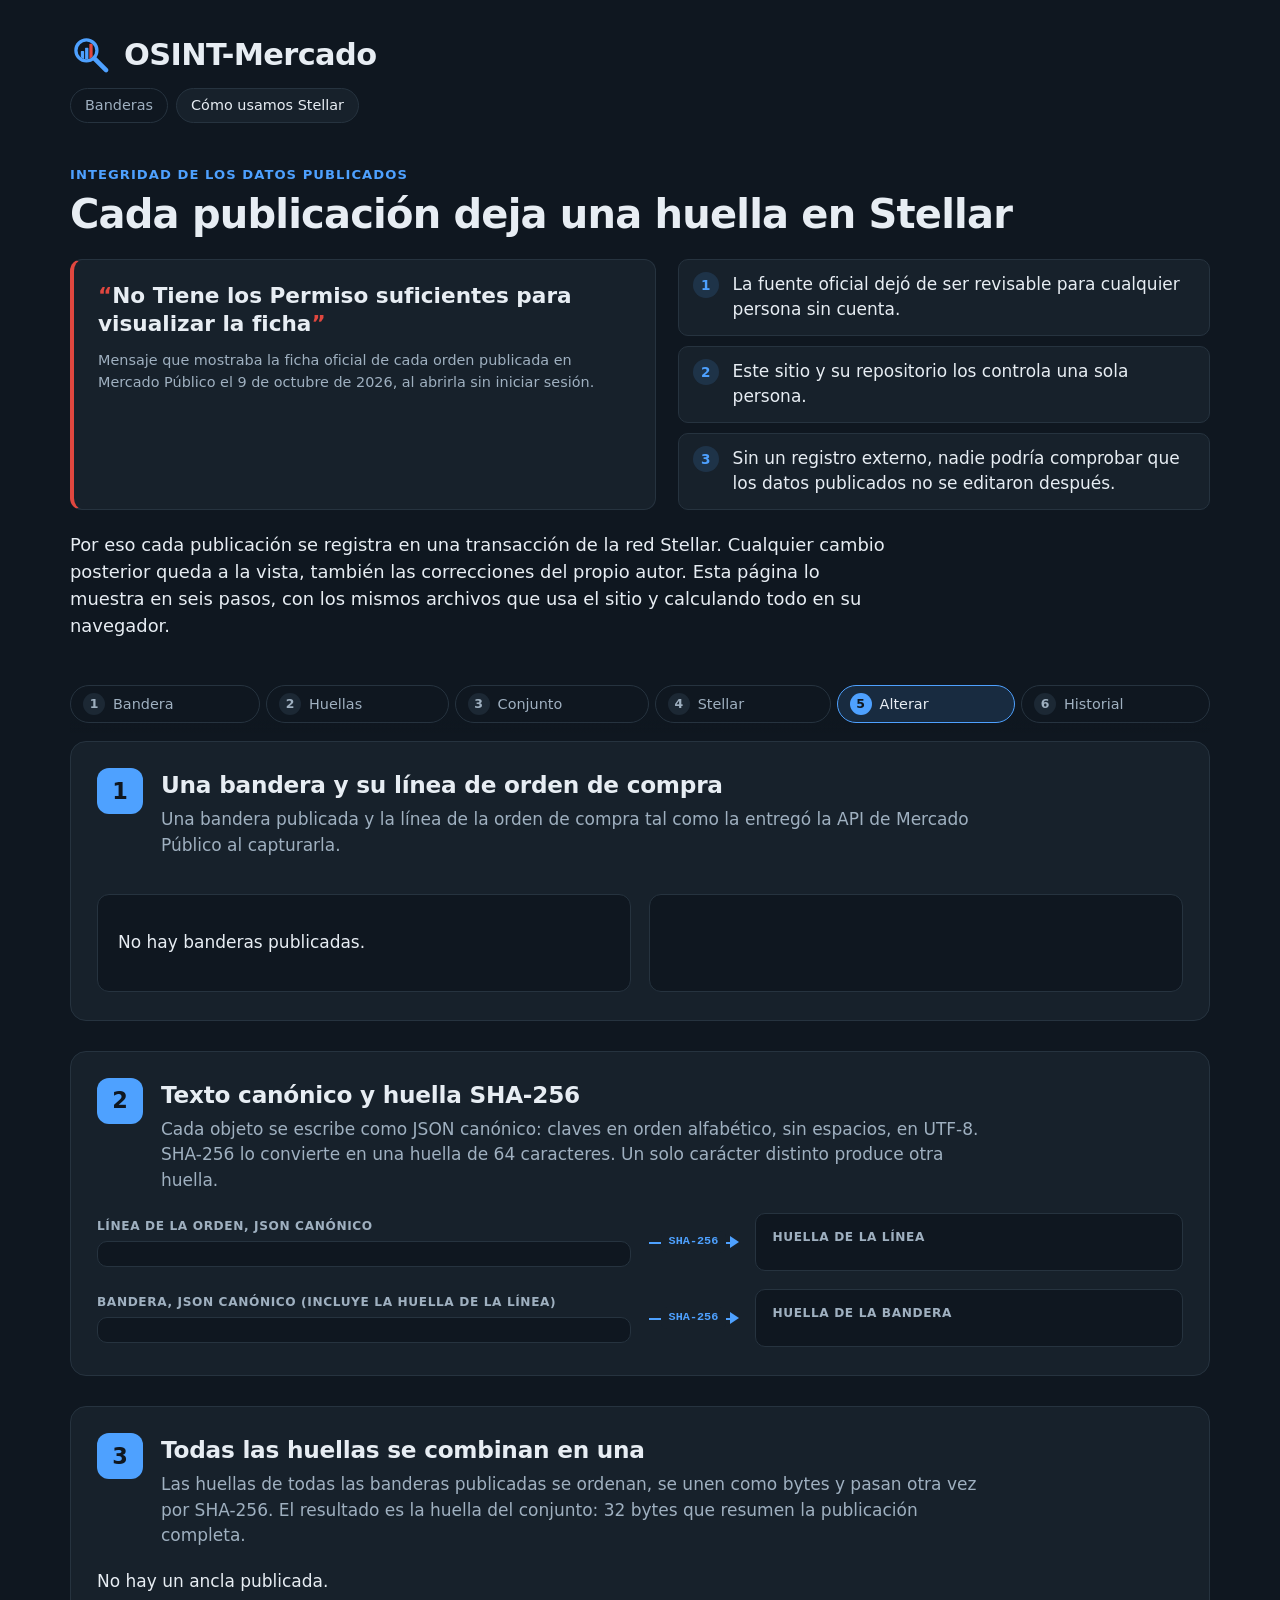
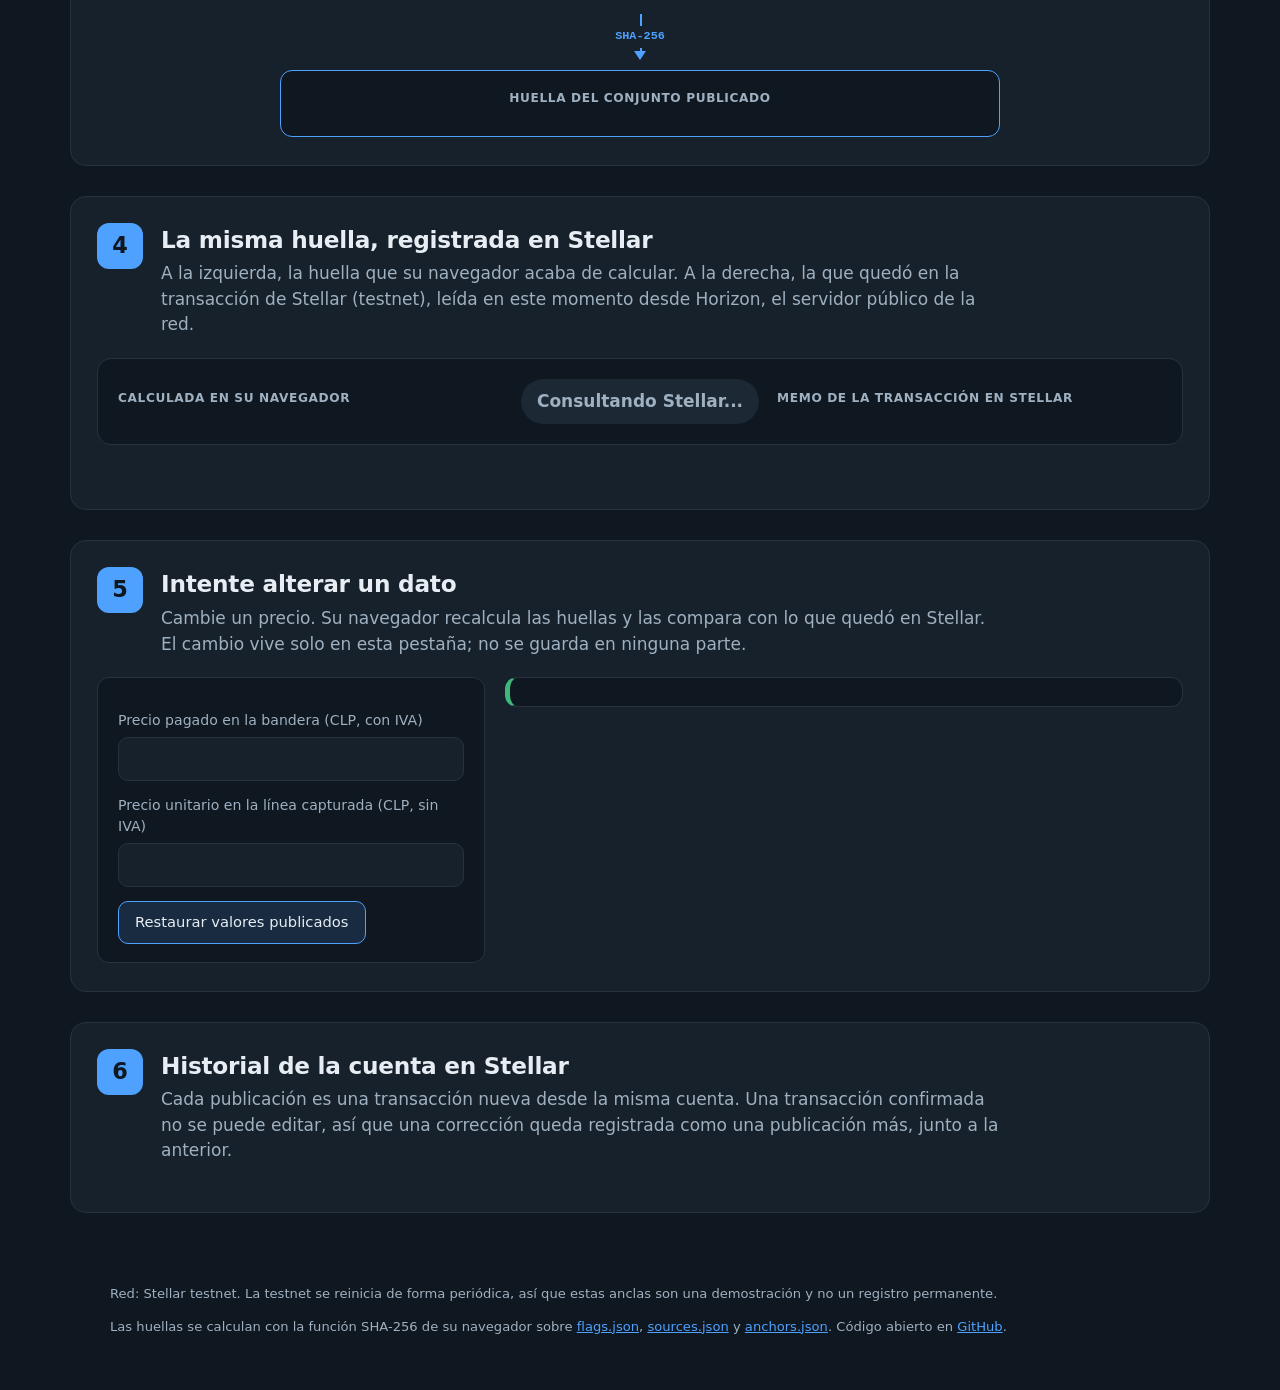
==== frontend/stellar.html @ 4ff59809 "feat(frontend): add Stellar walkthrough page linked from the dashboard stellar.html shows in six ste" ====
<!doctype html>
<html lang="es">
<head>
  <meta charset="utf-8">
  <meta name="viewport" content="width=device-width, initial-scale=1">
  <title>OSINT-Mercado: cómo usamos Stellar</title>
  <meta name="description" content="Cómo cada publicación de OSINT-Mercado queda anclada en la red Stellar y cómo comprobarlo en su navegador.">
  <link rel="icon" type="image/svg+xml" href="./logo.svg">
  <link rel="stylesheet" href="./styles.css">
  <link rel="stylesheet" href="./stellar.css">
</head>
<body class="demo">
  <header>
    <div class="brand">
      <img class="logo" src="./logo.svg" width="42" height="42" alt="">
      <h1>OSINT-Mercado</h1>
    </div>
    <nav class="site-nav" aria-label="Secciones">
      <a href="./index.html">Banderas</a>
      <a href="./stellar.html" aria-current="page">Cómo usamos Stellar</a>
    </nav>
  </header>

  <main id="demo">
    <section class="hero" id="why">
      <p class="eyebrow">Integridad de los datos publicados</p>
      <h2>Cada publicación deja una huella en Stellar</h2>
      <div class="why-grid">
        <figure class="quote">
          <blockquote>No Tiene los Permiso suficientes para visualizar la ficha</blockquote>
          <figcaption>Mensaje que mostraba la ficha oficial de cada orden publicada en Mercado Público el 9 de octubre de 2026, al abrirla sin iniciar sesión.</figcaption>
        </figure>
        <ol class="why-list">
          <li>La fuente oficial dejó de ser revisable para cualquier persona sin cuenta.</li>
          <li>Este sitio y su repositorio los controla una sola persona.</li>
          <li>Sin un registro externo, nadie podría comprobar que los datos publicados no se editaron después.</li>
        </ol>
      </div>
      <p class="lead">Por eso cada publicación se registra en una transacción de la red Stellar. Cualquier cambio posterior queda a la vista, también las correcciones del propio autor. Esta página lo muestra en seis pasos, con los mismos archivos que usa el sitio y calculando todo en su navegador.</p>
    </section>

    <nav class="stepper" id="stepper" aria-label="Pasos">
      <a href="#step-1" data-step="1"><b>1</b><span>Bandera</span></a>
      <a href="#step-2" data-step="2"><b>2</b><span>Huellas</span></a>
      <a href="#step-3" data-step="3"><b>3</b><span>Conjunto</span></a>
      <a href="#step-4" data-step="4"><b>4</b><span>Stellar</span></a>
      <a href="#step-5" data-step="5"><b>5</b><span>Alterar</span></a>
      <a href="#step-6" data-step="6"><b>6</b><span>Historial</span></a>
    </nav>

    <section class="step" id="step-1" data-step="1">
      <div class="step-head">
        <span class="step-num">1</span>
        <div>
          <h3>Una bandera y su línea de orden de compra</h3>
          <p>Una bandera publicada y la línea de la orden de compra tal como la entregó la API de Mercado Público al capturarla.</p>
        </div>
      </div>
      <div class="picker" id="picker" role="group" aria-label="Elegir bandera"></div>
      <div class="pair">
        <article class="card" id="flag-card"></article>
        <article class="card" id="source-card"></article>
      </div>
    </section>

    <section class="step" id="step-2" data-step="2">
      <div class="step-head">
        <span class="step-num">2</span>
        <div>
          <h3>Texto canónico y huella SHA-256</h3>
          <p>Cada objeto se escribe como JSON canónico: claves en orden alfabético, sin espacios, en UTF-8. SHA-256 lo convierte en una huella de 64 caracteres. Un solo carácter distinto produce otra huella.</p>
        </div>
      </div>
      <div class="flow">
        <div class="flow-row">
          <div class="flow-in">
            <span class="label">Línea de la orden, JSON canónico</span>
            <pre class="json" id="source-json"></pre>
          </div>
          <div class="flow-arrow" aria-hidden="true"><span>SHA-256</span></div>
          <div class="flow-out">
            <span class="label">Huella de la línea</span>
            <code class="hex hex-out" id="source-hash"></code>
            <p class="check" id="source-check"></p>
          </div>
        </div>
        <div class="flow-row">
          <div class="flow-in">
            <span class="label">Bandera, JSON canónico (incluye la huella de la línea)</span>
            <pre class="json" id="flag-json"></pre>
          </div>
          <div class="flow-arrow" aria-hidden="true"><span>SHA-256</span></div>
          <div class="flow-out">
            <span class="label">Huella de la bandera</span>
            <code class="hex hex-out" id="flag-hash"></code>
            <p class="check" id="flag-check"></p>
          </div>
        </div>
      </div>
    </section>

    <section class="step" id="step-3" data-step="3">
      <div class="step-head">
        <span class="step-num">3</span>
        <div>
          <h3>Todas las huellas se combinan en una</h3>
          <p>Las huellas de todas las banderas publicadas se ordenan, se unen como bytes y pasan otra vez por SHA-256. El resultado es la huella del conjunto: 32 bytes que resumen la publicación completa.</p>
        </div>
      </div>
      <div class="merge">
        <ol class="leaves" id="leaves"></ol>
        <div class="merge-join" id="merge-join"></div>
        <div class="merge-arrow" aria-hidden="true"><span>SHA-256</span></div>
        <div class="digest-box">
          <span class="label">Huella del conjunto publicado</span>
          <code class="hex hex-out big" id="digest"></code>
          <p class="check" id="digest-check"></p>
        </div>
      </div>
    </section>

    <section class="step" id="step-4" data-step="4">
      <div class="step-head">
        <span class="step-num">4</span>
        <div>
          <h3>La misma huella, registrada en Stellar</h3>
          <p>A la izquierda, la huella que su navegador acaba de calcular. A la derecha, la que quedó en la transacción de Stellar (testnet), leída en este momento desde Horizon, el servidor público de la red.</p>
        </div>
      </div>
      <div class="compare" id="compare">
        <div class="side">
          <span class="label">Calculada en su navegador</span>
          <code class="hex grouped" id="cmp-local"></code>
        </div>
        <div class="verdict" id="cmp-verdict" role="status">Consultando Stellar...</div>
        <div class="side">
          <span class="label">Memo de la transacción en Stellar</span>
          <code class="hex grouped" id="cmp-chain"></code>
        </div>
      </div>
      <dl class="facts" id="tx-facts"></dl>
      <p class="actions" id="tx-actions"></p>
    </section>

    <section class="step" id="step-5" data-step="5">
      <div class="step-head">
        <span class="step-num">5</span>
        <div>
          <h3>Intente alterar un dato</h3>
          <p>Cambie un precio. Su navegador recalcula las huellas y las compara con lo que quedó en Stellar. El cambio vive solo en esta pestaña; no se guarda en ninguna parte.</p>
        </div>
      </div>
      <div class="tamper">
        <form class="tamper-form" id="tamper-form" autocomplete="off">
          <p class="tamper-target" id="tamper-target"></p>
          <label for="edit-paid">Precio pagado en la bandera (CLP, con IVA)
            <input id="edit-paid" type="number" step="0.01" inputmode="decimal">
          </label>
          <label for="edit-unit">Precio unitario en la línea capturada (CLP, sin IVA)
            <input id="edit-unit" type="number" step="0.01" inputmode="decimal">
          </label>
          <button type="button" id="tamper-reset" class="btn">Restaurar valores publicados</button>
        </form>
        <div class="tamper-result">
          <div class="row-preview" id="tamper-row" role="status"></div>
          <ul class="checks" id="tamper-checks"></ul>
        </div>
      </div>
    </section>

    <section class="step" id="step-6" data-step="6">
      <div class="step-head">
        <span class="step-num">6</span>
        <div>
          <h3>Historial de la cuenta en Stellar</h3>
          <p>Cada publicación es una transacción nueva desde la misma cuenta. Una transacción confirmada no se puede editar, así que una corrección queda registrada como una publicación más, junto a la anterior.</p>
        </div>
      </div>
      <p class="meta" id="account-line"></p>
      <ol class="timeline" id="timeline"></ol>
      <p class="actions" id="timeline-actions"></p>
    </section>
  </main>

  <footer>
    <p>Red: Stellar testnet. La testnet se reinicia de forma periódica, así que estas anclas son una demostración y no un registro permanente.</p>
    <p>Las huellas se calculan con la función SHA-256 de su navegador sobre <a href="./data/flags.json">flags.json</a>, <a href="./data/sources.json">sources.json</a> y <a href="./data/anchors.json">anchors.json</a>. Código abierto en <a href="https://github.com/fcarvajalbrown/OSINT-Mercado" target="_blank" rel="noopener">GitHub</a>.</p>
  </footer>

  <script src="./shared.js"></script>
  <script src="./stellar.js"></script>
</body>
</html>
---- frontend/styles.css ----
:root {
  --bg: #0f1720;
  --panel: #17212b;
  --ink: #e7edf3;
  --muted: #9fb0c0;
  --line: #26333f;
  --accent: #4ea1ff;
  --watch: #d9a441;
  --high: #e2722e;
  --severe: #e0473f;
  --ok: #3fb67a;
}

* { box-sizing: border-box; }

body {
  margin: 0;
  font-family: system-ui, -apple-system, Segoe UI, Roboto, Helvetica, Arial, sans-serif;
  background: var(--bg);
  color: var(--ink);
  line-height: 1.5;
}

header, .filters, main, footer { max-width: 1100px; margin: 0 auto; padding: 0 20px; }
header { padding-top: 32px; }
.brand { display: flex; align-items: center; gap: 12px; margin-bottom: 4px; }
.brand h1 { margin: 0; }
.logo { flex: none; display: block; }
.site-nav { display: flex; flex-wrap: wrap; gap: 8px; margin: 10px 0 14px; }
.site-nav a {
  padding: 6px 14px;
  border: 1px solid var(--line);
  border-radius: 999px;
  color: var(--muted);
  text-decoration: none;
  font-size: 0.9rem;
}
.site-nav a:hover { color: var(--ink); border-color: var(--accent); }
.site-nav a[aria-current="page"] { color: var(--ink); background: var(--panel); }
h1 { margin: 0 0 4px; font-size: 1.9rem; letter-spacing: -0.02em; }
.tagline { margin: 0 0 12px; color: var(--muted); font-size: 1.05rem; }
.note { margin: 0 0 8px; color: var(--muted); font-size: 0.9rem; max-width: 70ch; }

.filters {
  display: flex;
  flex-wrap: wrap;
  gap: 14px;
  align-items: end;
  padding-top: 24px;
  padding-bottom: 16px;
}
.filters label { display: flex; flex-direction: column; font-size: 0.78rem; color: var(--muted); gap: 4px; }
.filters select {
  background: var(--panel);
  color: var(--ink);
  border: 1px solid var(--line);
  border-radius: 8px;
  padding: 8px 10px;
  font-size: 0.95rem;
  min-width: 180px;
}
.count { margin-left: auto; color: var(--muted); font-size: 0.9rem; }

.table-wrap { overflow-x: auto; border: 1px solid var(--line); border-radius: 12px; }
table { width: 100%; border-collapse: collapse; font-size: 0.92rem; }
thead th {
  text-align: left;
  padding: 12px 14px;
  background: var(--panel);
  border-bottom: 1px solid var(--line);
  position: sticky;
  top: 0;
  font-size: 0.78rem;
  text-transform: uppercase;
  letter-spacing: 0.04em;
  color: var(--muted);
}
tbody td { padding: 12px 14px; border-bottom: 1px solid var(--line); vertical-align: top; }
tbody tr:last-child td { border-bottom: 0; }
.num { text-align: right; font-variant-numeric: tabular-nums; }

.badge { display: inline-block; padding: 2px 9px; border-radius: 999px; font-size: 0.78rem; font-weight: 600; }
.badge.watch { background: rgba(217,164,65,0.16); color: var(--watch); }
.badge.high { background: rgba(226,114,46,0.16); color: var(--high); }
.badge.severe { background: rgba(224,71,63,0.18); color: var(--severe); }
.mult { font-weight: 600; }

a { color: var(--accent); }
.empty {
  padding: 40px 20px;
  text-align: center;
  color: var(--muted);
  border: 1px dashed var(--line);
  border-radius: 12px;
}
footer { padding: 28px 20px 40px; color: var(--muted); font-size: 0.82rem; }

.chain {
  display: flex;
  flex-direction: column;
  gap: 4px;
  margin-bottom: 16px;
  padding: 14px 16px;
  border: 1px solid var(--line);
  border-left: 4px solid var(--muted);
  border-radius: 12px;
  background: var(--panel);
  font-size: 0.9rem;
}
.chain.verified { border-left-color: var(--ok); }
.chain.tampered { border-left-color: var(--severe); }
.chain .meta { color: var(--muted); font-size: 0.82rem; }
.chain code { color: var(--muted); font-size: 0.75rem; overflow-wrap: anywhere; }

.integrity-cell small { display: block; color: var(--muted); font-size: 0.75rem; margin-top: 4px; }
.integrity { display: inline-block; padding: 2px 9px; border-radius: 999px; font-size: 0.78rem; font-weight: 600; color: var(--muted); background: rgba(159,176,192,0.12); }
.integrity.verified { color: var(--ok); background: rgba(63,182,122,0.16); }
.integrity.tampered { color: var(--severe); background: rgba(224,71,63,0.18); }
---- frontend/stellar.css ----
:root {
  --ok-soft: rgba(63, 182, 122, 0.14);
  --bad-soft: rgba(224, 71, 63, 0.16);
  --accent-soft: rgba(78, 161, 255, 0.14);
  --panel-2: #1c2834;
  --mono: ui-monospace, "Cascadia Mono", "SFMono-Regular", Consolas, "Liberation Mono", monospace;
}

body.demo { font-size: 17px; }
body.demo main { max-width: 1180px; }
body.demo header { max-width: 1180px; }

.hero { padding: 28px 0 8px; }
.eyebrow {
  margin: 0 0 6px;
  color: var(--accent);
  font-size: 0.82rem;
  font-weight: 600;
  letter-spacing: 0.08em;
  text-transform: uppercase;
}
.hero h2 { margin: 0 0 22px; font-size: clamp(1.7rem, 3.4vw, 2.5rem); letter-spacing: -0.02em; line-height: 1.15; }
.why-grid { display: grid; grid-template-columns: minmax(0, 1.1fr) minmax(0, 1fr); gap: 22px; align-items: stretch; }
.quote {
  margin: 0;
  padding: 22px 24px;
  border: 1px solid var(--line);
  border-left: 4px solid var(--severe);
  border-radius: 12px;
  background: var(--panel);
}
.quote blockquote { margin: 0 0 12px; font-size: 1.35rem; font-weight: 600; line-height: 1.3; }
.quote blockquote::before { content: "\201C"; color: var(--severe); }
.quote blockquote::after { content: "\201D"; color: var(--severe); }
.quote figcaption { color: var(--muted); font-size: 0.9rem; }
.why-list { margin: 0; padding: 0; list-style: none; counter-reset: why; display: grid; gap: 10px; }
.why-list li {
  counter-increment: why;
  display: grid;
  grid-template-columns: 30px 1fr;
  gap: 10px;
  padding: 12px 14px;
  border: 1px solid var(--line);
  border-radius: 10px;
  background: var(--panel);
}
.why-list li::before {
  content: counter(why);
  display: grid;
  place-items: center;
  width: 26px;
  height: 26px;
  border-radius: 50%;
  background: var(--accent-soft);
  color: var(--accent);
  font-weight: 700;
  font-size: 0.85rem;
}
.lead { margin: 22px 0 0; font-size: 1.12rem; max-width: 72ch; }

.stepper {
  position: sticky;
  top: 0;
  z-index: 5;
  display: flex;
  gap: 6px;
  margin: 28px 0 8px;
  padding: 10px 0;
  background: linear-gradient(var(--bg) 78%, rgba(15, 23, 32, 0));
  overflow-x: auto;
}
.stepper a {
  display: flex;
  align-items: center;
  gap: 8px;
  flex: 1 0 auto;
  padding: 7px 12px;
  border: 1px solid var(--line);
  border-radius: 999px;
  color: var(--muted);
  text-decoration: none;
  font-size: 0.9rem;
  transition: background 0.25s, color 0.25s, border-color 0.25s;
}
.stepper b {
  display: grid;
  place-items: center;
  width: 22px;
  height: 22px;
  border-radius: 50%;
  background: var(--panel-2);
  font-size: 0.78rem;
}
.stepper a.active, .stepper a:hover { color: var(--ink); border-color: var(--accent); background: var(--accent-soft); }
.stepper a.active b { background: var(--accent); color: var(--bg); }

.step {
  margin: 0 0 30px;
  padding: 26px 26px 28px;
  border: 1px solid var(--line);
  border-radius: 16px;
  background: var(--panel);
  scroll-margin-top: 64px;
}
.js-reveal .step { opacity: 0; transform: translateY(14px); transition: opacity 0.5s ease, transform 0.5s ease; }
.js-reveal .step.is-visible { opacity: 1; transform: none; }
.step-head { display: flex; gap: 18px; align-items: flex-start; margin-bottom: 20px; }
.step-num {
  flex: none;
  display: grid;
  place-items: center;
  width: 46px;
  height: 46px;
  border-radius: 12px;
  background: var(--accent);
  color: var(--bg);
  font-size: 1.4rem;
  font-weight: 800;
}
.step-head h3 { margin: 0 0 4px; font-size: 1.45rem; letter-spacing: -0.01em; }
.step-head p { margin: 0; color: var(--muted); max-width: 78ch; }

.label {
  display: block;
  margin-bottom: 6px;
  color: var(--muted);
  font-size: 0.76rem;
  font-weight: 600;
  letter-spacing: 0.05em;
  text-transform: uppercase;
}
.meta { color: var(--muted); font-size: 0.86rem; margin: 6px 0 0; }
.muted { color: var(--muted); }
code { font-family: var(--mono); }
.hex {
  display: block;
  font-family: var(--mono);
  font-size: 0.95rem;
  line-height: 1.55;
  letter-spacing: 0.02em;
  overflow-wrap: anywhere;
  word-break: break-all;
  color: var(--ink);
}
.hex .d { color: #fff; background: var(--severe); border-radius: 2px; }
.hex.big { font-size: 1.08rem; color: var(--accent); }
.hex.grouped .g { display: inline-block; margin-right: 0.45em; }
.hex.grouped .g:last-child { margin-right: 0; }

.pill {
  display: inline-block;
  padding: 2px 10px;
  border-radius: 999px;
  font-size: 0.78rem;
  font-weight: 700;
  white-space: nowrap;
  color: var(--muted);
  background: rgba(159, 176, 192, 0.12);
}
.pill.ok { color: var(--ok); background: var(--ok-soft); }
.pill.bad { color: var(--severe); background: var(--bad-soft); }
.check { margin: 10px 0 0; font-size: 0.9rem; color: var(--muted); }

.btn {
  display: inline-block;
  padding: 9px 16px;
  border: 1px solid var(--accent);
  border-radius: 10px;
  background: var(--accent-soft);
  color: var(--ink);
  font: inherit;
  font-size: 0.92rem;
  text-decoration: none;
  cursor: pointer;
  transition: background 0.2s;
}
.btn:hover { background: rgba(78, 161, 255, 0.26); }
.btn.ghost { border-color: var(--line); background: transparent; }
.actions { display: flex; flex-wrap: wrap; gap: 10px; margin: 18px 0 0; }

.picker { display: flex; flex-wrap: wrap; gap: 8px; margin-bottom: 16px; }
.chip {
  padding: 8px 14px;
  border: 1px solid var(--line);
  border-radius: 10px;
  background: var(--panel-2);
  color: var(--ink);
  font: inherit;
  font-size: 0.95rem;
  font-weight: 600;
  cursor: pointer;
  transition: border-color 0.2s, background 0.2s;
}
.chip small { color: var(--muted); font-weight: 400; margin-left: 4px; }
.chip[aria-pressed="true"] { border-color: var(--accent); background: var(--accent-soft); }

.pair { display: grid; grid-template-columns: repeat(2, minmax(0, 1fr)); gap: 18px; }
.card { padding: 18px 20px; border: 1px solid var(--line); border-radius: 12px; background: var(--bg); }
.card h4 { margin: 0 0 12px; font-size: 1.15rem; }
.kv { display: grid; grid-template-columns: minmax(0, 1fr) minmax(0, 1.2fr); gap: 8px 14px; margin: 0; }
.kv dt { color: var(--muted); font-size: 0.9rem; }
.kv dd { margin: 0; overflow-wrap: anywhere; }
.kv dd.num { text-align: left; }
.strong { font-weight: 700; font-size: 1.08rem; }

.flow { display: grid; gap: 18px; }
.flow-row {
  display: grid;
  grid-template-columns: minmax(0, 1.25fr) 96px minmax(0, 1fr);
  gap: 14px;
  align-items: center;
}
.json {
  margin: 0;
  max-height: 210px;
  overflow: auto;
  padding: 12px 14px;
  border: 1px solid var(--line);
  border-radius: 10px;
  background: var(--bg);
  font-family: var(--mono);
  font-size: 0.8rem;
  line-height: 1.5;
  color: var(--muted);
  white-space: pre-wrap;
  overflow-wrap: anywhere;
  word-break: break-all;
}
.json mark { background: var(--accent-soft); color: var(--ink); border-radius: 3px; padding: 0 2px; }
.flow-arrow, .merge-arrow {
  position: relative;
  display: grid;
  place-items: center;
  min-height: 46px;
}
.flow-arrow::before {
  content: "";
  position: absolute;
  left: 4px;
  right: 10px;
  top: 50%;
  border-top: 2px solid var(--accent);
}
.flow-arrow::after {
  content: "";
  position: absolute;
  right: 2px;
  top: calc(50% - 6px);
  border: 6px solid transparent;
  border-left: 9px solid var(--accent);
  border-right: 0;
}
.flow-arrow span, .merge-arrow span {
  position: relative;
  z-index: 1;
  padding: 2px 8px;
  border-radius: 6px;
  background: var(--panel);
  color: var(--accent);
  font-family: var(--mono);
  font-size: 0.74rem;
  font-weight: 700;
}
.flow-out {
  padding: 14px 16px;
  border: 1px solid var(--line);
  border-radius: 10px;
  background: var(--bg);
}

.merge { display: grid; gap: 10px; justify-items: stretch; }
.leaves { margin: 0; padding: 0; list-style: none; display: grid; gap: 8px; }
.leaf {
  display: grid;
  grid-template-columns: 30px minmax(150px, 0.8fr) minmax(0, 2fr) auto;
  gap: 12px;
  align-items: center;
  padding: 10px 14px;
  border: 1px solid var(--line);
  border-radius: 10px;
  background: var(--bg);
  transition: border-color 0.3s, background 0.3s;
}
.leaf.selected { border-color: var(--accent); background: var(--accent-soft); }
.leaf-order { color: var(--muted); font-family: var(--mono); font-weight: 700; }
.leaf-name { font-weight: 600; }
.merge-join { text-align: center; }
.merge-join .label { margin: 4px 0 0; }
.merge-arrow::before {
  content: "";
  position: absolute;
  top: 0;
  bottom: 8px;
  left: 50%;
  border-left: 2px solid var(--accent);
}
.merge-arrow::after {
  content: "";
  position: absolute;
  bottom: 0;
  left: calc(50% - 6px);
  border: 6px solid transparent;
  border-top: 9px solid var(--accent);
  border-bottom: 0;
}
.digest-box {
  justify-self: center;
  width: min(100%, 720px);
  padding: 18px 20px;
  border: 1px solid var(--accent);
  border-radius: 12px;
  background: var(--bg);
  text-align: center;
}

.compare {
  display: grid;
  grid-template-columns: minmax(0, 1fr) auto minmax(0, 1fr);
  gap: 18px;
  align-items: center;
  padding: 20px;
  border: 1px solid var(--line);
  border-radius: 14px;
  background: var(--bg);
  transition: border-color 0.4s, box-shadow 0.4s;
}
.compare .side { min-width: 0; }
.compare .hex { font-size: 1.05rem; }
.compare.ok { border-color: var(--ok); box-shadow: 0 0 0 3px var(--ok-soft); }
.compare.bad, .compare.error { border-color: var(--severe); box-shadow: 0 0 0 3px var(--bad-soft); }
.verdict {
  padding: 10px 16px;
  border-radius: 999px;
  background: var(--panel-2);
  color: var(--muted);
  font-weight: 800;
  text-align: center;
  white-space: nowrap;
}
.compare.ok .verdict { background: var(--ok-soft); color: var(--ok); }
.compare.bad .verdict, .compare.error .verdict { background: var(--bad-soft); color: var(--severe); }
.facts {
  display: grid;
  grid-template-columns: repeat(3, minmax(0, 1fr));
  gap: 12px;
  margin: 18px 0 0;
}
.facts div { padding: 12px 14px; border: 1px solid var(--line); border-radius: 10px; background: var(--bg); min-width: 0; }
.facts dt { color: var(--muted); font-size: 0.78rem; text-transform: uppercase; letter-spacing: 0.04em; margin-bottom: 4px; }
.facts dd { margin: 0; overflow-wrap: anywhere; }

.tamper { display: grid; grid-template-columns: minmax(0, 0.8fr) minmax(0, 1.4fr); gap: 20px; align-items: start; }
.tamper-form {
  display: grid;
  gap: 14px;
  padding: 18px 20px;
  border: 1px solid var(--line);
  border-radius: 12px;
  background: var(--bg);
}
.tamper-target { margin: 0; }
.tamper-form label { display: grid; gap: 6px; color: var(--muted); font-size: 0.88rem; }
.tamper-form input {
  width: 100%;
  padding: 10px 12px;
  border: 1px solid var(--line);
  border-radius: 10px;
  background: var(--panel);
  color: var(--ink);
  font-family: var(--mono);
  font-size: 1.2rem;
}
.tamper-form input:focus { outline: 2px solid var(--accent); outline-offset: 1px; }
.tamper-form .btn { justify-self: start; }
.row-preview {
  display: grid;
  grid-template-columns: minmax(0, 1fr) auto auto;
  gap: 14px;
  align-items: center;
  padding: 14px 18px;
  border: 1px solid var(--line);
  border-left: 5px solid var(--ok);
  border-radius: 12px;
  background: var(--bg);
  font-size: 1.05rem;
  transition: border-color 0.3s, background 0.3s;
}
.row-preview.tampered { border-left-color: var(--severe); background: var(--bad-soft); }
.row-name { font-weight: 600; }
.row-price { font-family: var(--mono); }
.row-preview .integrity { font-size: 0.92rem; padding: 4px 12px; }
.checks { margin: 14px 0 0; padding: 0; list-style: none; display: grid; gap: 10px; }
.check-item {
  display: grid;
  gap: 6px;
  padding: 12px 14px;
  border: 1px solid var(--line);
  border-radius: 10px;
  background: var(--bg);
  transition: border-color 0.3s;
}
.check-item.bad { border-color: var(--severe); }
.check-title { font-weight: 600; }
.check-hex { display: grid; grid-template-columns: 150px minmax(0, 1fr); gap: 10px; align-items: baseline; }
.check-hex .label { margin: 0; }
.check-hex .hex { font-size: 0.86rem; }

.timeline { position: relative; margin: 18px 0 0; padding: 0 0 0 28px; list-style: none; }
.timeline::before {
  content: "";
  position: absolute;
  left: 9px;
  top: 6px;
  bottom: 6px;
  border-left: 2px solid var(--line);
}
.tl-item { position: relative; margin: 0 0 16px; }
.tl-item:last-child { margin-bottom: 0; }
.tl-dot {
  position: absolute;
  left: -26px;
  top: 16px;
  width: 16px;
  height: 16px;
  border: 3px solid var(--panel);
  border-radius: 50%;
  background: var(--muted);
}
.tl-item.anchor .tl-dot { background: var(--accent); }
.tl-item.current .tl-dot { background: var(--ok); box-shadow: 0 0 0 4px var(--ok-soft); }
.tl-body { padding: 14px 16px; border: 1px solid var(--line); border-radius: 12px; background: var(--bg); }
.tl-item.current .tl-body { border-color: var(--ok); }
.tl-body p { margin: 0; }
.tl-body .hex { margin-top: 8px; font-size: 0.86rem; color: var(--muted); }
.tl-title { display: flex; flex-wrap: wrap; align-items: center; gap: 10px; font-weight: 700; font-size: 1.05rem; }
.tl-count { color: var(--accent); }
.tl-count.down { color: var(--watch); }
.tl-count s { color: var(--muted); font-weight: 400; }
.tl-note {
  margin-top: 10px !important;
  padding: 8px 12px;
  border-left: 3px solid var(--watch);
  background: rgba(217, 164, 65, 0.1);
  border-radius: 0 8px 8px 0;
}

@media (max-width: 860px) {
  .why-grid, .pair, .tamper { grid-template-columns: 1fr; }
  .flow-row { grid-template-columns: 1fr; }
  .flow-arrow { min-height: 40px; }
  .flow-arrow::before { left: 50%; right: auto; top: 0; bottom: 8px; border-top: 0; border-left: 2px solid var(--accent); }
  .flow-arrow::after { right: auto; left: calc(50% - 6px); top: auto; bottom: 0; border: 6px solid transparent; border-top: 9px solid var(--accent); border-bottom: 0; }
  .compare { grid-template-columns: 1fr; }
  .verdict { justify-self: center; }
  .facts { grid-template-columns: repeat(2, minmax(0, 1fr)); }
  .leaf { grid-template-columns: 26px minmax(0, 1fr) auto; }
  .leaf .hex { grid-column: 1 / -1; }
}

@media (max-width: 560px) {
  body.demo { font-size: 16px; }
  header, .filters, main, footer { padding-left: 16px; padding-right: 16px; }
  .step { padding: 18px 16px 20px; border-radius: 12px; }
  .step-head { gap: 12px; }
  .step-num { width: 38px; height: 38px; font-size: 1.15rem; }
  .step-head h3 { font-size: 1.2rem; }
  .stepper span { display: none; }
  .stepper a { flex: 1 0 auto; justify-content: center; padding: 6px; }
  .facts { grid-template-columns: 1fr; }
  .kv { grid-template-columns: 1fr; gap: 2px; }
  .kv dd { margin-bottom: 8px; }
  .row-preview { grid-template-columns: 1fr auto; }
  .row-name { grid-column: 1 / -1; }
  .check-hex { grid-template-columns: 1fr; gap: 2px; }
  .quote blockquote { font-size: 1.15rem; }
}

@media (prefers-reduced-motion: reduce) {
  .js-reveal .step { opacity: 1; transform: none; transition: none; }
  * { transition: none !important; scroll-behavior: auto !important; }
}
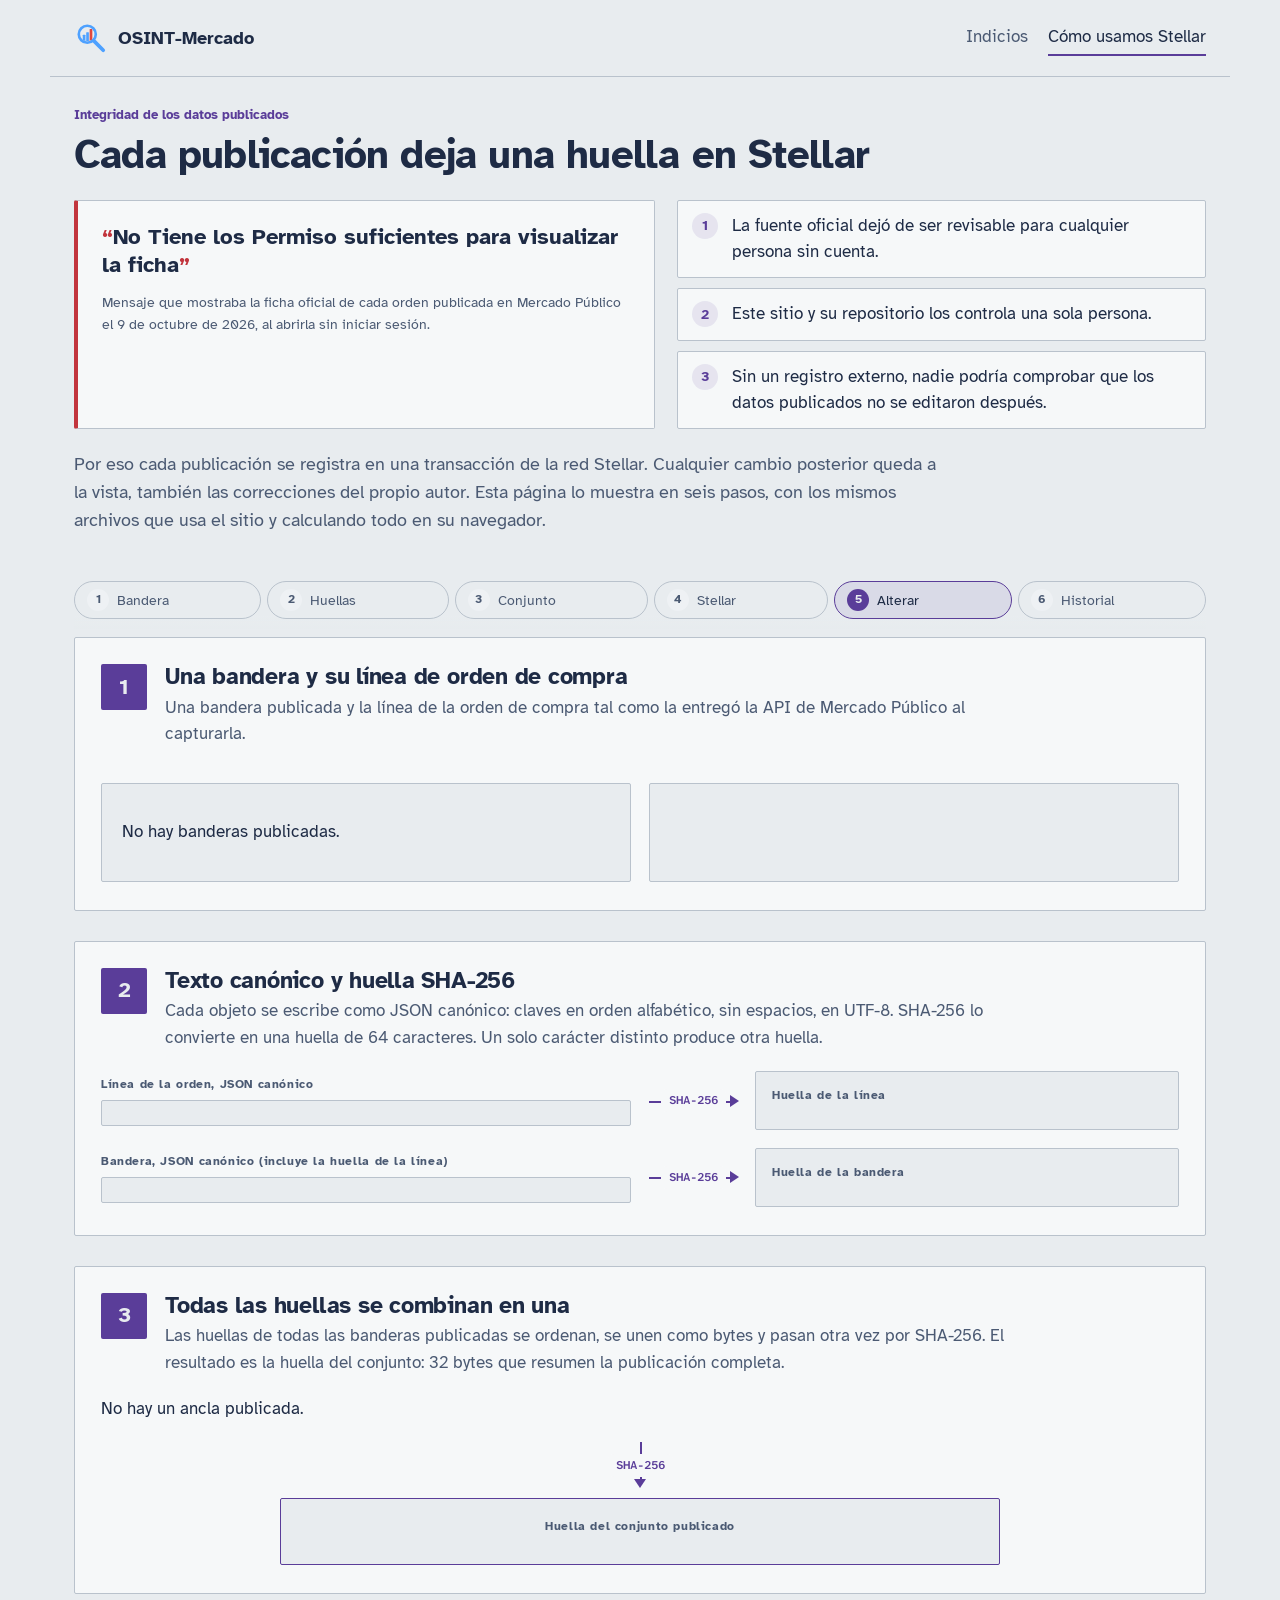
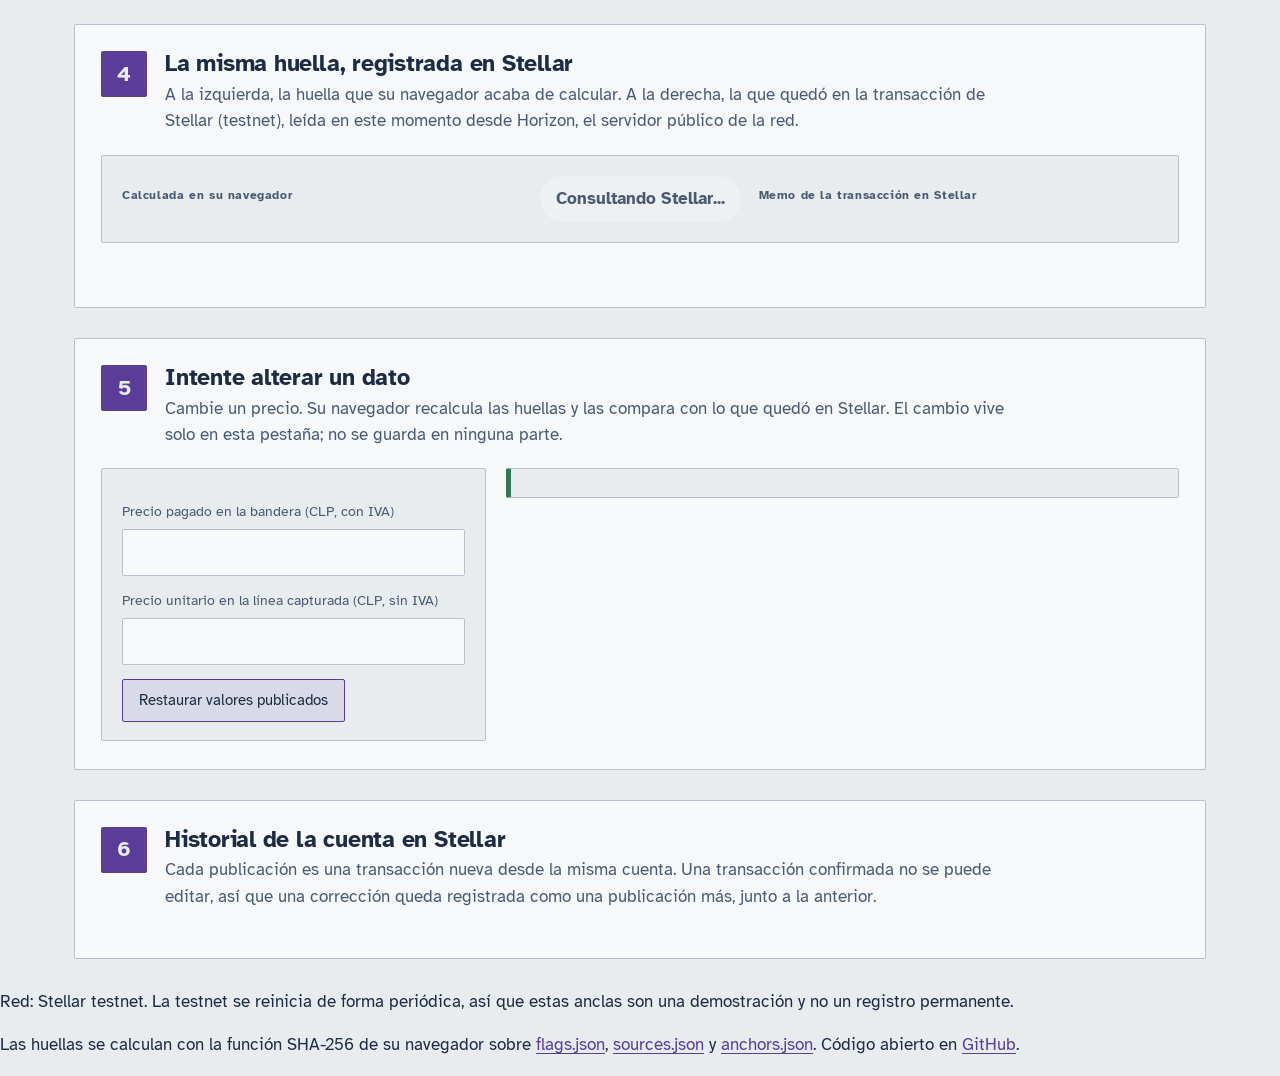
==== commit 95f34102: "style(frontend): bring the Stellar walkthrough onto the sealed-record palette and masthead" ====
--- a/frontend/stellar.html
+++ b/frontend/stellar.html
@@ -6,17 +6,18 @@
   <title>OSINT-Mercado: cómo usamos Stellar</title>
   <meta name="description" content="Cómo cada publicación de OSINT-Mercado queda anclada en la red Stellar y cómo comprobarlo en su navegador.">
   <link rel="icon" type="image/svg+xml" href="./logo.svg">
+  <link rel="preload" href="./fonts/atkinson-hyperlegible-latin-400-normal.woff2" as="font" type="font/woff2" crossorigin>
   <link rel="stylesheet" href="./styles.css">
   <link rel="stylesheet" href="./stellar.css">
 </head>
 <body class="demo">
-  <header>
-    <div class="brand">
-      <img class="logo" src="./logo.svg" width="42" height="42" alt="">
-      <h1>OSINT-Mercado</h1>
-    </div>
+  <header class="masthead">
+    <a class="brand" href="./index.html">
+      <img class="logo" src="./logo.svg" width="34" height="34" alt="">
+      <span>OSINT-Mercado</span>
+    </a>
     <nav class="site-nav" aria-label="Secciones">
-      <a href="./index.html">Banderas</a>
+      <a href="./index.html">Indicios</a>
       <a href="./stellar.html" aria-current="page">Cómo usamos Stellar</a>
     </nav>
   </header>
--- a/frontend/styles.css
+++ b/frontend/styles.css
@@ -1,118 +1,242 @@
+@font-face {
+  font-family: "Atkinson Hyperlegible";
+  src: url("./fonts/atkinson-hyperlegible-latin-400-normal.woff2") format("woff2");
+  font-weight: 400;
+  font-style: normal;
+  font-display: swap;
+}
+@font-face {
+  font-family: "Atkinson Hyperlegible";
+  src: url("./fonts/atkinson-hyperlegible-latin-400-italic.woff2") format("woff2");
+  font-weight: 400;
+  font-style: italic;
+  font-display: swap;
+}
+@font-face {
+  font-family: "Atkinson Hyperlegible";
+  src: url("./fonts/atkinson-hyperlegible-latin-700-normal.woff2") format("woff2");
+  font-weight: 700;
+  font-style: normal;
+  font-display: swap;
+}
+@font-face {
+  font-family: "Atkinson Hyperlegible Mono";
+  src: url("./fonts/atkinson-hyperlegible-mono-latin-400-normal.woff2") format("woff2");
+  font-weight: 400;
+  font-display: swap;
+}
+@font-face {
+  font-family: "Atkinson Hyperlegible Mono";
+  src: url("./fonts/atkinson-hyperlegible-mono-latin-600-normal.woff2") format("woff2");
+  font-weight: 600;
+  font-display: swap;
+}
+
 :root {
-  --bg: #0f1720;
-  --panel: #17212b;
-  --ink: #e7edf3;
-  --muted: #9fb0c0;
-  --line: #26333f;
-  --accent: #4ea1ff;
-  --watch: #d9a441;
-  --high: #e2722e;
-  --severe: #e0473f;
-  --ok: #3fb67a;
+  --paper: #e8ecef;
+  --sheet: #f6f8f9;
+  --ink: #1e2b45;
+  --ink-soft: #4b5a73;
+  --stamp: #5a3d99;
+  --ok: #2e7a57;
+  --bad: #c2353d;
+  --rule: #b9c2cc;
+  --watch: #8a6a12;
+  --sans: "Atkinson Hyperlegible", system-ui, sans-serif;
+  --mono: "Atkinson Hyperlegible Mono", ui-monospace, monospace;
+  --measure: 68ch;
 }
 
 * { box-sizing: border-box; }
+
+html { background: var(--paper); }
 
 body {
   margin: 0;
-  font-family: system-ui, -apple-system, Segoe UI, Roboto, Helvetica, Arial, sans-serif;
-  background: var(--bg);
+  font-family: var(--sans);
+  font-size: 1.0625rem;
+  line-height: 1.55;
   color: var(--ink);
-  line-height: 1.5;
-}
-
-header, .filters, main, footer { max-width: 1100px; margin: 0 auto; padding: 0 20px; }
-header { padding-top: 32px; }
-.brand { display: flex; align-items: center; gap: 12px; margin-bottom: 4px; }
-.brand h1 { margin: 0; }
-.logo { flex: none; display: block; }
-.site-nav { display: flex; flex-wrap: wrap; gap: 8px; margin: 10px 0 14px; }
-.site-nav a {
-  padding: 6px 14px;
-  border: 1px solid var(--line);
-  border-radius: 999px;
-  color: var(--muted);
-  text-decoration: none;
-  font-size: 0.9rem;
-}
-.site-nav a:hover { color: var(--ink); border-color: var(--accent); }
-.site-nav a[aria-current="page"] { color: var(--ink); background: var(--panel); }
-h1 { margin: 0 0 4px; font-size: 1.9rem; letter-spacing: -0.02em; }
-.tagline { margin: 0 0 12px; color: var(--muted); font-size: 1.05rem; }
-.note { margin: 0 0 8px; color: var(--muted); font-size: 0.9rem; max-width: 70ch; }
-
-.filters {
+  background: var(--paper);
+}
+
+a { color: var(--stamp); text-underline-offset: 0.18em; }
+a:hover { text-decoration-thickness: 2px; }
+:focus-visible { outline: 3px solid var(--stamp); outline-offset: 3px; border-radius: 2px; }
+
+.masthead, main, .colophon {
+  width: 100%;
+  max-width: 1120px;
+  margin: 0 auto;
+  padding-left: 24px;
+  padding-right: 24px;
+}
+
+.masthead {
   display: flex;
-  flex-wrap: wrap;
-  gap: 14px;
-  align-items: end;
-  padding-top: 24px;
-  padding-bottom: 16px;
-}
-.filters label { display: flex; flex-direction: column; font-size: 0.78rem; color: var(--muted); gap: 4px; }
+  align-items: center;
+  justify-content: space-between;
+  gap: 16px;
+  padding-top: 20px;
+  padding-bottom: 20px;
+  border-bottom: 1px solid var(--rule);
+}
+.brand { display: flex; align-items: center; gap: 10px; color: var(--ink); text-decoration: none; font-weight: 700; font-size: 1.15rem; }
+.logo { display: block; }
+.site-nav { display: flex; gap: 20px; }
+.site-nav a { color: var(--ink-soft); text-decoration: none; padding: 4px 0; border-bottom: 2px solid transparent; }
+.site-nav a:hover { color: var(--ink); }
+.site-nav a[aria-current="page"] { color: var(--ink); border-bottom-color: var(--stamp); }
+
+h1, h2, h3 { line-height: 1.15; margin: 0; }
+h1 { font-size: clamp(1.9rem, 1.2rem + 2.6vw, 3rem); font-weight: 700; letter-spacing: -0.015em; max-width: 18ch; }
+h2 { font-size: 1.5rem; font-weight: 700; }
+h3 { font-size: 1.2rem; font-weight: 700; }
+
+.acta {
+  display: grid;
+  grid-template-columns: minmax(0, 1fr) 280px;
+  gap: 40px;
+  align-items: center;
+  padding: 56px 0 48px;
+  border-bottom: 1px solid var(--rule);
+}
+.lead { max-width: var(--measure); color: var(--ink-soft); font-size: 1.15rem; margin: 18px 0 24px; }
+
+.acta-status {
+  max-width: var(--measure);
+  padding: 16px 18px;
+  background: var(--sheet);
+  border: 1px solid var(--rule);
+  border-left: 5px solid var(--rule);
+}
+.acta-status.verified { border-left-color: var(--ok); }
+.acta-status.tampered { border-left-color: var(--bad); }
+.acta-status.unreachable { border-left-color: var(--watch); }
+.status-line { margin: 0; font-weight: 700; }
+.acta-facts { display: grid; grid-template-columns: auto 1fr; gap: 6px 24px; margin: 14px 0 0; }
+.acta-facts div { display: contents; }
+.acta-facts .wide dt { grid-column: 1 / -1; margin-top: 4px; }
+.acta-facts .wide dd { grid-column: 1 / -1; }
+.acta-facts dt { color: var(--ink-soft); font-size: 0.92rem; }
+.acta-facts dd { margin: 0; }
+.hash { font-family: var(--mono); font-size: 0.9rem; overflow-wrap: anywhere; letter-spacing: 0.01em; }
+
+.seal-wrap { margin: 0; display: flex; justify-content: center; }
+.seal { width: 240px; height: 240px; color: var(--rule); }
+.seal svg { display: block; width: 100%; height: 100%; overflow: visible; }
+.seal-outer { fill: none; stroke: currentColor; stroke-width: 4; }
+.seal-inner { fill: none; stroke: currentColor; stroke-width: 1.5; }
+.seal-ticks line { stroke: currentColor; stroke-width: 2.4; stroke-linecap: round; }
+.seal-ring { fill: currentColor; font-family: var(--sans); font-weight: 700; font-size: 12.5px; letter-spacing: 0.06em; }
+.seal-word { fill: currentColor; font-family: var(--sans); font-weight: 700; font-size: 17px; letter-spacing: 0.04em; }
+.seal-digest { fill: currentColor; font-family: var(--mono); font-size: 11px; opacity: 0.85; }
+
+.seal.verified { color: var(--stamp); transform: rotate(-7deg); animation: stamp 520ms cubic-bezier(.2, .9, .3, 1.2) both; }
+.seal.tampered { color: var(--bad); transform: rotate(5deg); }
+.seal.tampered .seal-outer { stroke-dasharray: 18 7; }
+.seal.unreachable { color: var(--watch); }
+.seal.pending .seal-word, .seal.pending .seal-digest { opacity: 0.6; }
+
+@keyframes stamp {
+  0% { opacity: 0; transform: scale(1.35) rotate(-14deg); }
+  60% { opacity: 1; transform: scale(0.96) rotate(-6deg); }
+  100% { opacity: 1; transform: scale(1) rotate(-7deg); }
+}
+
+.indicios { padding: 44px 0 16px; }
+.indicios-head { display: flex; align-items: baseline; justify-content: space-between; gap: 16px; }
+.count { color: var(--ink-soft); }
+.caveat { max-width: var(--measure); color: var(--ink-soft); margin: 10px 0 20px; }
+
+.filters { display: flex; flex-wrap: wrap; gap: 16px; margin-bottom: 24px; }
+.filters label { display: flex; flex-direction: column; gap: 4px; font-size: 0.92rem; color: var(--ink-soft); }
 .filters select {
-  background: var(--panel);
+  font: inherit;
   color: var(--ink);
-  border: 1px solid var(--line);
-  border-radius: 8px;
+  background: var(--sheet);
+  border: 1px solid var(--rule);
   padding: 8px 10px;
-  font-size: 0.95rem;
-  min-width: 180px;
-}
-.count { margin-left: auto; color: var(--muted); font-size: 0.9rem; }
-
-.table-wrap { overflow-x: auto; border: 1px solid var(--line); border-radius: 12px; }
-table { width: 100%; border-collapse: collapse; font-size: 0.92rem; }
-thead th {
-  text-align: left;
-  padding: 12px 14px;
-  background: var(--panel);
-  border-bottom: 1px solid var(--line);
-  position: sticky;
-  top: 0;
-  font-size: 0.78rem;
-  text-transform: uppercase;
-  letter-spacing: 0.04em;
-  color: var(--muted);
-}
-tbody td { padding: 12px 14px; border-bottom: 1px solid var(--line); vertical-align: top; }
-tbody tr:last-child td { border-bottom: 0; }
-.num { text-align: right; font-variant-numeric: tabular-nums; }
-
-.badge { display: inline-block; padding: 2px 9px; border-radius: 999px; font-size: 0.78rem; font-weight: 600; }
-.badge.watch { background: rgba(217,164,65,0.16); color: var(--watch); }
-.badge.high { background: rgba(226,114,46,0.16); color: var(--high); }
-.badge.severe { background: rgba(224,71,63,0.18); color: var(--severe); }
-.mult { font-weight: 600; }
-
-a { color: var(--accent); }
-.empty {
-  padding: 40px 20px;
-  text-align: center;
-  color: var(--muted);
-  border: 1px dashed var(--line);
-  border-radius: 12px;
-}
-footer { padding: 28px 20px 40px; color: var(--muted); font-size: 0.82rem; }
-
-.chain {
-  display: flex;
-  flex-direction: column;
-  gap: 4px;
-  margin-bottom: 16px;
-  padding: 14px 16px;
-  border: 1px solid var(--line);
-  border-left: 4px solid var(--muted);
-  border-radius: 12px;
-  background: var(--panel);
-  font-size: 0.9rem;
-}
-.chain.verified { border-left-color: var(--ok); }
-.chain.tampered { border-left-color: var(--severe); }
-.chain .meta { color: var(--muted); font-size: 0.82rem; }
-.chain code { color: var(--muted); font-size: 0.75rem; overflow-wrap: anywhere; }
-
-.integrity-cell small { display: block; color: var(--muted); font-size: 0.75rem; margin-top: 4px; }
-.integrity { display: inline-block; padding: 2px 9px; border-radius: 999px; font-size: 0.78rem; font-weight: 600; color: var(--muted); background: rgba(159,176,192,0.12); }
-.integrity.verified { color: var(--ok); background: rgba(63,182,122,0.16); }
-.integrity.tampered { color: var(--severe); background: rgba(224,71,63,0.18); }
+  min-width: 200px;
+}
+
+.fichas { list-style: none; margin: 0; padding: 0; display: grid; gap: 20px; }
+.ficha {
+  display: grid;
+  grid-template-columns: minmax(0, 1.2fr) minmax(0, 1fr);
+  grid-template-areas:
+    "head sello"
+    "precios sello"
+    "nota nota"
+    "fuentes fuentes";
+  gap: 14px 32px;
+  padding: 22px 24px;
+  background: var(--sheet);
+  border: 1px solid var(--rule);
+  border-top: 4px solid var(--ink);
+}
+.ficha.tampered { border-top-color: var(--bad); }
+.ficha-head { grid-area: head; }
+.ficha-head .comuna { display: block; color: var(--ink-soft); font-size: 0.95rem; font-weight: 400; margin-bottom: 2px; }
+.ficha-cat { margin: 4px 0 0; color: var(--ink-soft); font-size: 0.92rem; }
+
+.precios { grid-area: precios; display: flex; flex-wrap: wrap; gap: 8px 28px; margin: 0; }
+.precios dt { color: var(--ink-soft); font-size: 0.88rem; }
+.precios dd { margin: 0; font-size: 1.35rem; font-weight: 700; font-variant-numeric: tabular-nums; }
+.precios .sev { display: inline-block; margin-left: 6px; font-size: 0.85rem; font-weight: 700; padding: 1px 8px; border: 1.5px solid currentColor; border-radius: 999px; vertical-align: 3px; }
+.ratio.watch dd { color: var(--watch); }
+.ratio.high dd, .ratio.severe dd { color: var(--bad); }
+
+.ficha-sello { grid-area: sello; display: flex; gap: 14px; align-items: flex-start; padding-left: 24px; border-left: 1px dashed var(--rule); }
+.mini-seal {
+  flex: none;
+  width: 46px;
+  height: 46px;
+  border-radius: 50%;
+  border: 3px solid var(--rule);
+  box-shadow: inset 0 0 0 4px var(--sheet), inset 0 0 0 5.5px var(--rule);
+}
+.mini-seal.verified { border-color: var(--stamp); box-shadow: inset 0 0 0 4px var(--sheet), inset 0 0 0 5.5px var(--stamp); transform: rotate(-7deg); }
+.mini-seal.tampered { border-color: var(--bad); border-style: dashed; box-shadow: inset 0 0 0 4px var(--sheet), inset 0 0 0 5.5px var(--bad); }
+.sello-label { margin: 2px 0 4px; font-weight: 700; }
+.ficha-sello:has(.mini-seal.verified) .sello-label { color: var(--stamp); }
+.ficha-sello:has(.mini-seal.tampered) .sello-label { color: var(--bad); }
+.checks { list-style: none; margin: 0; padding: 0; color: var(--ink-soft); font-size: 0.9rem; }
+.checks li + li { margin-top: 2px; }
+
+.nota { grid-area: nota; margin: 0; max-width: var(--measure); color: var(--ink-soft); font-style: italic; }
+.fuentes { grid-area: fuentes; margin: 0; display: flex; flex-wrap: wrap; gap: 6px 20px; }
+
+.empty { padding: 32px; text-align: center; color: var(--ink-soft); border: 1px dashed var(--rule); }
+
+.historial { padding: 40px 0 24px; }
+.timeline { list-style: none; margin: 0; padding: 0 0 0 6px; }
+.timeline li { position: relative; display: flex; gap: 16px; padding: 0 0 22px 22px; border-left: 2px solid var(--rule); }
+.timeline li:last-child { border-left-color: transparent; }
+.timeline .dot { position: absolute; left: -8px; top: 4px; width: 14px; height: 14px; border-radius: 50%; background: var(--paper); border: 2px solid var(--ink-soft); }
+.timeline li.current .dot { background: var(--stamp); border-color: var(--stamp); }
+.timeline .when { margin: 0; font-weight: 700; }
+.timeline .when strong { margin-left: 8px; color: var(--stamp); font-size: 0.9rem; }
+.timeline .meta { margin: 2px 0 0; color: var(--ink-soft); font-size: 0.95rem; }
+.timeline-empty { color: var(--ink-soft); border-left: 0 !important; padding-left: 0 !important; }
+
+.colophon { padding-top: 28px; padding-bottom: 48px; border-top: 1px solid var(--rule); color: var(--ink-soft); font-size: 0.92rem; }
+.colophon p { max-width: var(--measure); margin: 0; }
+
+@media (max-width: 760px) {
+  .masthead { flex-wrap: wrap; }
+  .acta { grid-template-columns: 1fr; padding-top: 36px; }
+  .seal-wrap { order: -1; justify-content: flex-start; }
+  .seal { width: 168px; height: 168px; }
+  .ficha {
+    grid-template-columns: 1fr;
+    grid-template-areas: "head" "precios" "sello" "nota" "fuentes";
+  }
+  .ficha-sello { padding-left: 0; padding-top: 14px; border-left: 0; border-top: 1px dashed var(--rule); }
+  .filters select { min-width: 0; width: 100%; }
+  .filters label { flex: 1 1 140px; }
+}
+
+@media (prefers-reduced-motion: reduce) {
+  .seal.verified { animation: none; }
+}
--- a/frontend/stellar.css
+++ b/frontend/stellar.css
@@ -1,9 +1,14 @@
 :root {
-  --ok-soft: rgba(63, 182, 122, 0.14);
-  --bad-soft: rgba(224, 71, 63, 0.16);
-  --accent-soft: rgba(78, 161, 255, 0.14);
-  --panel-2: #1c2834;
-  --mono: ui-monospace, "Cascadia Mono", "SFMono-Regular", Consolas, "Liberation Mono", monospace;
+  --accent: var(--stamp);
+  --muted: var(--ink-soft);
+  --line: var(--rule);
+  --bg: var(--paper);
+  --severe: var(--bad);
+  --panel: var(--sheet);
+  --panel-2: #eef1f4;
+  --accent-soft: rgba(90, 61, 153, 0.10);
+  --ok-soft: rgba(46, 122, 87, 0.12);
+  --bad-soft: rgba(194, 53, 61, 0.12);
 }
 
 body.demo { font-size: 17px; }
@@ -16,8 +21,7 @@
   color: var(--accent);
   font-size: 0.82rem;
   font-weight: 600;
-  letter-spacing: 0.08em;
-  text-transform: uppercase;
+  letter-spacing: 0;
 }
 .hero h2 { margin: 0 0 22px; font-size: clamp(1.7rem, 3.4vw, 2.5rem); letter-spacing: -0.02em; line-height: 1.15; }
 .why-grid { display: grid; grid-template-columns: minmax(0, 1.1fr) minmax(0, 1fr); gap: 22px; align-items: stretch; }
@@ -26,7 +30,7 @@
   padding: 22px 24px;
   border: 1px solid var(--line);
   border-left: 4px solid var(--severe);
-  border-radius: 12px;
+  border-radius: 2px;
   background: var(--panel);
 }
 .quote blockquote { margin: 0 0 12px; font-size: 1.35rem; font-weight: 600; line-height: 1.3; }
@@ -41,7 +45,7 @@
   gap: 10px;
   padding: 12px 14px;
   border: 1px solid var(--line);
-  border-radius: 10px;
+  border-radius: 2px;
   background: var(--panel);
 }
 .why-list li::before {
@@ -98,7 +102,7 @@
   margin: 0 0 30px;
   padding: 26px 26px 28px;
   border: 1px solid var(--line);
-  border-radius: 16px;
+  border-radius: 2px;
   background: var(--panel);
   scroll-margin-top: 64px;
 }
@@ -111,7 +115,7 @@
   place-items: center;
   width: 46px;
   height: 46px;
-  border-radius: 12px;
+  border-radius: 2px;
   background: var(--accent);
   color: var(--bg);
   font-size: 1.4rem;
@@ -127,7 +131,6 @@
   font-size: 0.76rem;
   font-weight: 600;
   letter-spacing: 0.05em;
-  text-transform: uppercase;
 }
 .meta { color: var(--muted); font-size: 0.86rem; margin: 6px 0 0; }
 .muted { color: var(--muted); }
@@ -165,7 +168,7 @@
   display: inline-block;
   padding: 9px 16px;
   border: 1px solid var(--accent);
-  border-radius: 10px;
+  border-radius: 2px;
   background: var(--accent-soft);
   color: var(--ink);
   font: inherit;
@@ -174,7 +177,7 @@
   cursor: pointer;
   transition: background 0.2s;
 }
-.btn:hover { background: rgba(78, 161, 255, 0.26); }
+.btn:hover { background: rgba(90, 61, 153, 0.18); }
 .btn.ghost { border-color: var(--line); background: transparent; }
 .actions { display: flex; flex-wrap: wrap; gap: 10px; margin: 18px 0 0; }
 
@@ -182,7 +185,7 @@
 .chip {
   padding: 8px 14px;
   border: 1px solid var(--line);
-  border-radius: 10px;
+  border-radius: 2px;
   background: var(--panel-2);
   color: var(--ink);
   font: inherit;
@@ -195,7 +198,7 @@
 .chip[aria-pressed="true"] { border-color: var(--accent); background: var(--accent-soft); }
 
 .pair { display: grid; grid-template-columns: repeat(2, minmax(0, 1fr)); gap: 18px; }
-.card { padding: 18px 20px; border: 1px solid var(--line); border-radius: 12px; background: var(--bg); }
+.card { padding: 18px 20px; border: 1px solid var(--line); border-radius: 2px; background: var(--bg); }
 .card h4 { margin: 0 0 12px; font-size: 1.15rem; }
 .kv { display: grid; grid-template-columns: minmax(0, 1fr) minmax(0, 1.2fr); gap: 8px 14px; margin: 0; }
 .kv dt { color: var(--muted); font-size: 0.9rem; }
@@ -216,7 +219,7 @@
   overflow: auto;
   padding: 12px 14px;
   border: 1px solid var(--line);
-  border-radius: 10px;
+  border-radius: 2px;
   background: var(--bg);
   font-family: var(--mono);
   font-size: 0.8rem;
@@ -264,7 +267,7 @@
 .flow-out {
   padding: 14px 16px;
   border: 1px solid var(--line);
-  border-radius: 10px;
+  border-radius: 2px;
   background: var(--bg);
 }
 
@@ -277,7 +280,7 @@
   align-items: center;
   padding: 10px 14px;
   border: 1px solid var(--line);
-  border-radius: 10px;
+  border-radius: 2px;
   background: var(--bg);
   transition: border-color 0.3s, background 0.3s;
 }
@@ -308,7 +311,7 @@
   width: min(100%, 720px);
   padding: 18px 20px;
   border: 1px solid var(--accent);
-  border-radius: 12px;
+  border-radius: 2px;
   background: var(--bg);
   text-align: center;
 }
@@ -320,7 +323,7 @@
   align-items: center;
   padding: 20px;
   border: 1px solid var(--line);
-  border-radius: 14px;
+  border-radius: 2px;
   background: var(--bg);
   transition: border-color 0.4s, box-shadow 0.4s;
 }
@@ -345,8 +348,8 @@
   gap: 12px;
   margin: 18px 0 0;
 }
-.facts div { padding: 12px 14px; border: 1px solid var(--line); border-radius: 10px; background: var(--bg); min-width: 0; }
-.facts dt { color: var(--muted); font-size: 0.78rem; text-transform: uppercase; letter-spacing: 0.04em; margin-bottom: 4px; }
+.facts div { padding: 12px 14px; border: 1px solid var(--line); border-radius: 2px; background: var(--bg); min-width: 0; }
+.facts dt { color: var(--muted); font-size: 0.86rem; margin-bottom: 4px; }
 .facts dd { margin: 0; overflow-wrap: anywhere; }
 
 .tamper { display: grid; grid-template-columns: minmax(0, 0.8fr) minmax(0, 1.4fr); gap: 20px; align-items: start; }
@@ -355,7 +358,7 @@
   gap: 14px;
   padding: 18px 20px;
   border: 1px solid var(--line);
-  border-radius: 12px;
+  border-radius: 2px;
   background: var(--bg);
 }
 .tamper-target { margin: 0; }
@@ -364,7 +367,7 @@
   width: 100%;
   padding: 10px 12px;
   border: 1px solid var(--line);
-  border-radius: 10px;
+  border-radius: 2px;
   background: var(--panel);
   color: var(--ink);
   font-family: var(--mono);
@@ -380,7 +383,7 @@
   padding: 14px 18px;
   border: 1px solid var(--line);
   border-left: 5px solid var(--ok);
-  border-radius: 12px;
+  border-radius: 2px;
   background: var(--bg);
   font-size: 1.05rem;
   transition: border-color 0.3s, background 0.3s;
@@ -395,7 +398,7 @@
   gap: 6px;
   padding: 12px 14px;
   border: 1px solid var(--line);
-  border-radius: 10px;
+  border-radius: 2px;
   background: var(--bg);
   transition: border-color 0.3s;
 }
@@ -428,7 +431,7 @@
 }
 .tl-item.anchor .tl-dot { background: var(--accent); }
 .tl-item.current .tl-dot { background: var(--ok); box-shadow: 0 0 0 4px var(--ok-soft); }
-.tl-body { padding: 14px 16px; border: 1px solid var(--line); border-radius: 12px; background: var(--bg); }
+.tl-body { padding: 14px 16px; border: 1px solid var(--line); border-radius: 2px; background: var(--bg); }
 .tl-item.current .tl-body { border-color: var(--ok); }
 .tl-body p { margin: 0; }
 .tl-body .hex { margin-top: 8px; font-size: 0.86rem; color: var(--muted); }
@@ -460,7 +463,7 @@
 @media (max-width: 560px) {
   body.demo { font-size: 16px; }
   header, .filters, main, footer { padding-left: 16px; padding-right: 16px; }
-  .step { padding: 18px 16px 20px; border-radius: 12px; }
+  .step { padding: 18px 16px 20px; border-radius: 2px; }
   .step-head { gap: 12px; }
   .step-num { width: 38px; height: 38px; font-size: 1.15rem; }
   .step-head h3 { font-size: 1.2rem; }
